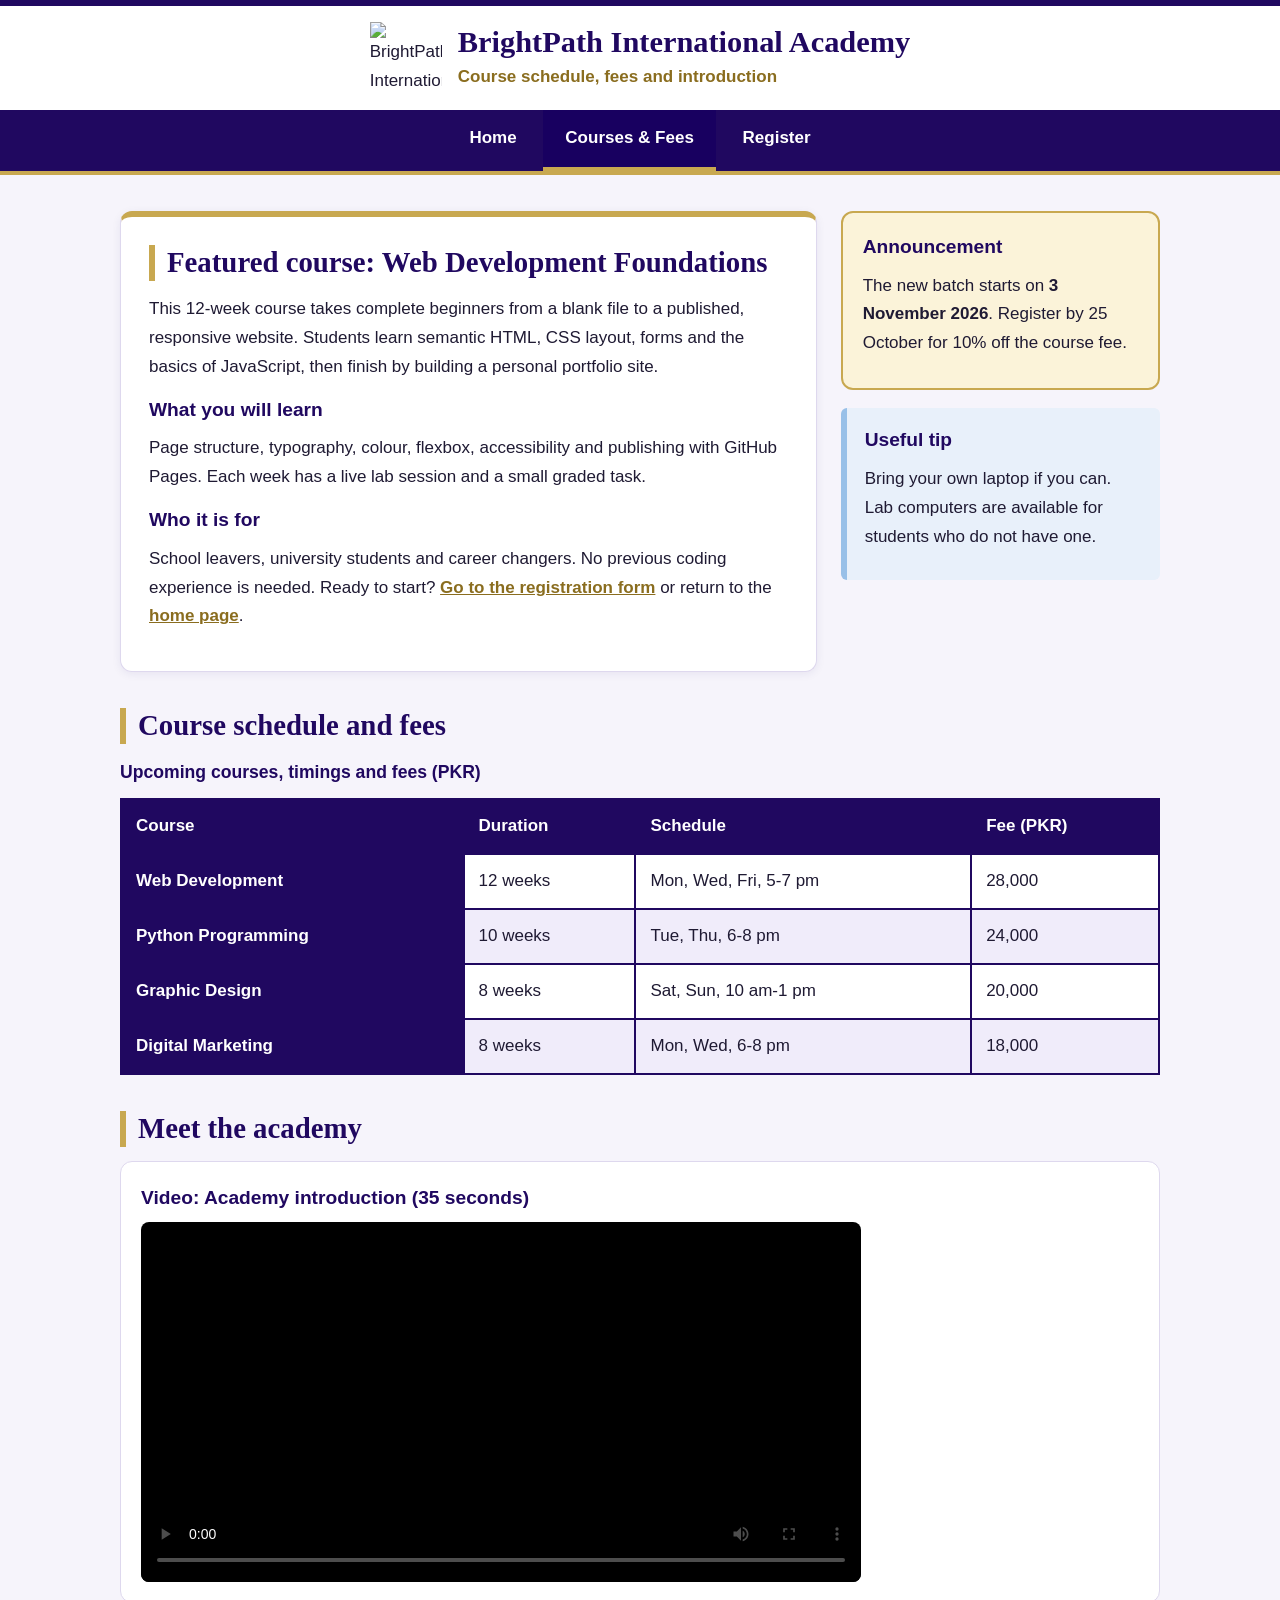
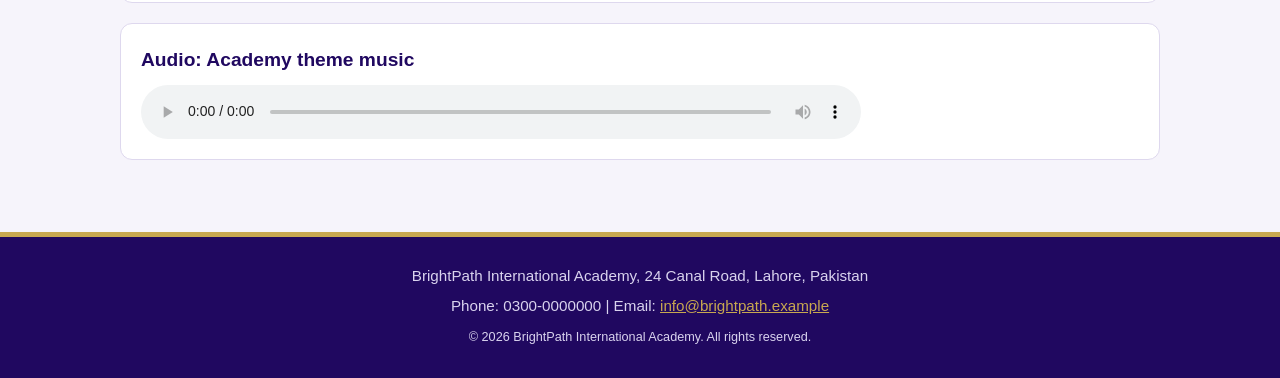
==== information.html @ f893df7d "Add files via upload" ====
<!DOCTYPE html>
<html lang="en">
<head>
  <meta charset="UTF-8">
  <meta name="viewport" content="width=device-width, initial-scale=1">
  <meta name="description" content="Course schedule, fees and an introduction video for BrightPath International Academy.">
  <title>BrightPath International Academy | Courses &amp; Fees</title>
  <link rel="icon" href="images/logo.png" type="image/png">
  <!-- Page 2 uses EMBEDDED CSS only (this <style> element). No style attributes and no stylesheet link. -->
  <style>
    /* ELEMENT SELECTOR: the rules below style every <body>, <p>, <h2>, <table>, <th> and <td> on this page */
    body { margin:0; font-family:'Segoe UI',Tahoma,Arial,sans-serif; font-size:17px; line-height:1.7; color:#1f1a33; background-color:#f6f4fb; }
    p { margin:0 0 12px; }
    header { background-color:#ffffff; padding:16px 24px; display:flex; flex-wrap:wrap; align-items:center; justify-content:center; gap:16px; border-top:6px solid #200860; }
    header img { display:block; width:72px; height:72px; }
    header h1 { margin:0; font-family:Georgia,'Times New Roman',serif; font-size:1.9rem; color:#200860; line-height:1.2; }
    header p { margin:2px 0 0; color:#8a6d1f; font-weight:600; }
    nav { background-color:#200860; text-align:center; border-bottom:4px solid #c8a850; }
    nav a { display:inline-block; color:#ffffff; text-decoration:none; font-weight:600; padding:14px 22px; border-bottom:4px solid transparent; }
    nav a:hover, nav a[aria-current="page"] { background-color:#180060; border-bottom-color:#c8a850; }
    h2 { font-family:Georgia,'Times New Roman',serif; color:#200860; font-size:1.8rem; line-height:1.25; margin:0 0 14px; border-left:6px solid #c8a850; padding-left:12px; }
    footer { background-color:#200860; color:#d9d3ee; text-align:center; padding:26px 20px; font-size:0.95rem; border-top:5px solid #c8a850; }
    footer p { margin:0 0 4px; }
    footer a { color:#c8a850; }
    h3 { color:#200860; margin:0 0 8px; font-size:1.2rem; }
    main { max-width:1040px; margin:0 auto; padding:36px 24px; }
    .layout { display:flex; flex-wrap:wrap; gap:24px; align-items:flex-start; margin-bottom:36px; }
    /* ID SELECTOR: styles the one article with id="course-article" */
    #course-article { flex:2 1 520px; background-color:#ffffff; border:1px solid #ded8ee; border-top:6px solid #c8a850; border-radius:12px; padding:28px; box-shadow:0 2px 10px rgba(32,8,96,0.07); }
    aside { flex:1 1 260px; }
    /* CLASS SELECTOR: .notice and .tip style the announcement and tip boxes in the aside */
    .notice { background-color:#fbf3d9; border:2px solid #c8a850; border-radius:12px; padding:18px 20px; margin-bottom:18px; }
    .tip { background-color:#e8f0fa; border-left:6px solid #98c0e8; border-radius:6px; padding:16px 18px; }
    .block { margin-bottom:36px; }
    .media-card { background-color:#ffffff; border:1px solid #ded8ee; border-radius:12px; padding:20px; margin-bottom:20px; }
    video, audio { display:block; width:100%; max-width:720px; }
    video { border-radius:8px; background-color:#000; height:auto; }
    table { width:100%; border-collapse:collapse; background-color:#ffffff; }
    caption { caption-side:top; text-align:left; font-weight:700; font-size:1.1rem; color:#200860; padding:0 0 10px; }
    th, td { border:2px solid #200860; padding:12px 14px; text-align:left; }
    th { background-color:#200860; color:#ffffff; }
    tbody tr:nth-child(even) { background-color:#f0ecfa; }
    /* ATTRIBUTE SELECTOR: links whose href ends in ".html" inside the article turn gold and bold */
    article a[href$=".html"] { color:#8a6d1f; font-weight:700; }
    @media (max-width:600px) { th, td { padding:8px; font-size:0.9rem; } header h1 { font-size:1.5rem; } nav a { padding:12px 14px; } }
  </style>
</head>
<body>

  <!-- Site header: logo and website title -->
  <header>
    <img src="images/logo.png" width="72" height="72" alt="BrightPath International Academy logo: a shield with a rising sun over an open book">
    <div>
      <h1>BrightPath International Academy</h1>
      <p>Course schedule, fees and introduction</p>
    </div>
  </header>

  <!-- Main navigation: links to all three pages -->
  <nav aria-label="Main navigation">
    <a href="index.html">Home</a>
    <a href="information.html" aria-current="page">Courses &amp; Fees</a>
    <a href="registration.html">Register</a>
  </nav>

  <main>
    <div class="layout">

      <!-- Article: a self-contained description of one course -->
      <article id="course-article">
        <h2>Featured course: Web Development Foundations</h2>
        <p>This 12-week course takes complete beginners from a blank file to a published, responsive website. Students learn semantic HTML, CSS layout, forms and the basics of JavaScript, then finish by building a personal portfolio site.</p>
        <h3>What you will learn</h3>
        <p>Page structure, typography, colour, flexbox, accessibility and publishing with GitHub Pages. Each week has a live lab session and a small graded task.</p>
        <h3>Who it is for</h3>
        <p>School leavers, university students and career changers. No previous coding experience is needed. Ready to start? <a href="registration.html">Go to the registration form</a> or return to the <a href="index.html">home page</a>.</p>
      </article>

      <!-- Aside: related announcement and tip -->
      <aside>
        <div class="notice">
          <h3>Announcement</h3>
          <p>The new batch starts on <strong>3 November 2026</strong>. Register by 25 October for 10% off the course fee.</p>
        </div>
        <div class="tip">
          <h3>Useful tip</h3>
          <p>Bring your own laptop if you can. Lab computers are available for students who do not have one.</p>
        </div>
      </aside>
    </div>

    <!-- Table: course schedule and fees -->
    <section class="block">
      <h2>Course schedule and fees</h2>
      <table>
        <caption>Upcoming courses, timings and fees (PKR)</caption>
        <thead>
          <tr>
            <th scope="col">Course</th>
            <th scope="col">Duration</th>
            <th scope="col">Schedule</th>
            <th scope="col">Fee (PKR)</th>
          </tr>
        </thead>
        <tbody>
          <tr><th scope="row">Web Development</th><td>12 weeks</td><td>Mon, Wed, Fri, 5-7 pm</td><td>28,000</td></tr>
          <tr><th scope="row">Python Programming</th><td>10 weeks</td><td>Tue, Thu, 6-8 pm</td><td>24,000</td></tr>
          <tr><th scope="row">Graphic Design</th><td>8 weeks</td><td>Sat, Sun, 10 am-1 pm</td><td>20,000</td></tr>
          <tr><th scope="row">Digital Marketing</th><td>8 weeks</td><td>Mon, Wed, 6-8 pm</td><td>18,000</td></tr>
        </tbody>
      </table>
    </section>

    <!-- Multimedia: video and audio, both with controls and fallback text -->
    <section class="block">
      <h2>Meet the academy</h2>
      <div class="media-card">
        <h3>Video: Academy introduction (35 seconds)</h3>
        <video controls width="1280" height="720" preload="metadata" poster="images/video-poster.jpg">
          <source src="media/academy-intro.mp4" type="video/mp4">
          <source src="media/academy-intro.webm" type="video/webm">
          Your browser does not support the video element. You can <a href="media/academy-intro.mp4">download the introduction video</a> instead.
        </video>
      </div>
      <div class="media-card">
        <h3>Audio: Academy theme music</h3>
        <audio controls preload="metadata">
          <source src="media/academy-theme.mp3" type="audio/mpeg">
          Your browser does not support the audio element. You can <a href="media/academy-theme.mp3">download the theme music</a> instead.
        </audio>
      </div>
    </section>
  </main>

  <!-- Footer -->
  <footer>
    <p>BrightPath International Academy, 24 Canal Road, Lahore, Pakistan</p>
    <p>Phone: 0300-0000000 | Email: <a href="mailto:info@brightpath.example">info@brightpath.example</a></p>
    <p><small>&copy; 2026 BrightPath International Academy. All rights reserved.</small></p>
  </footer>

</body>
</html>
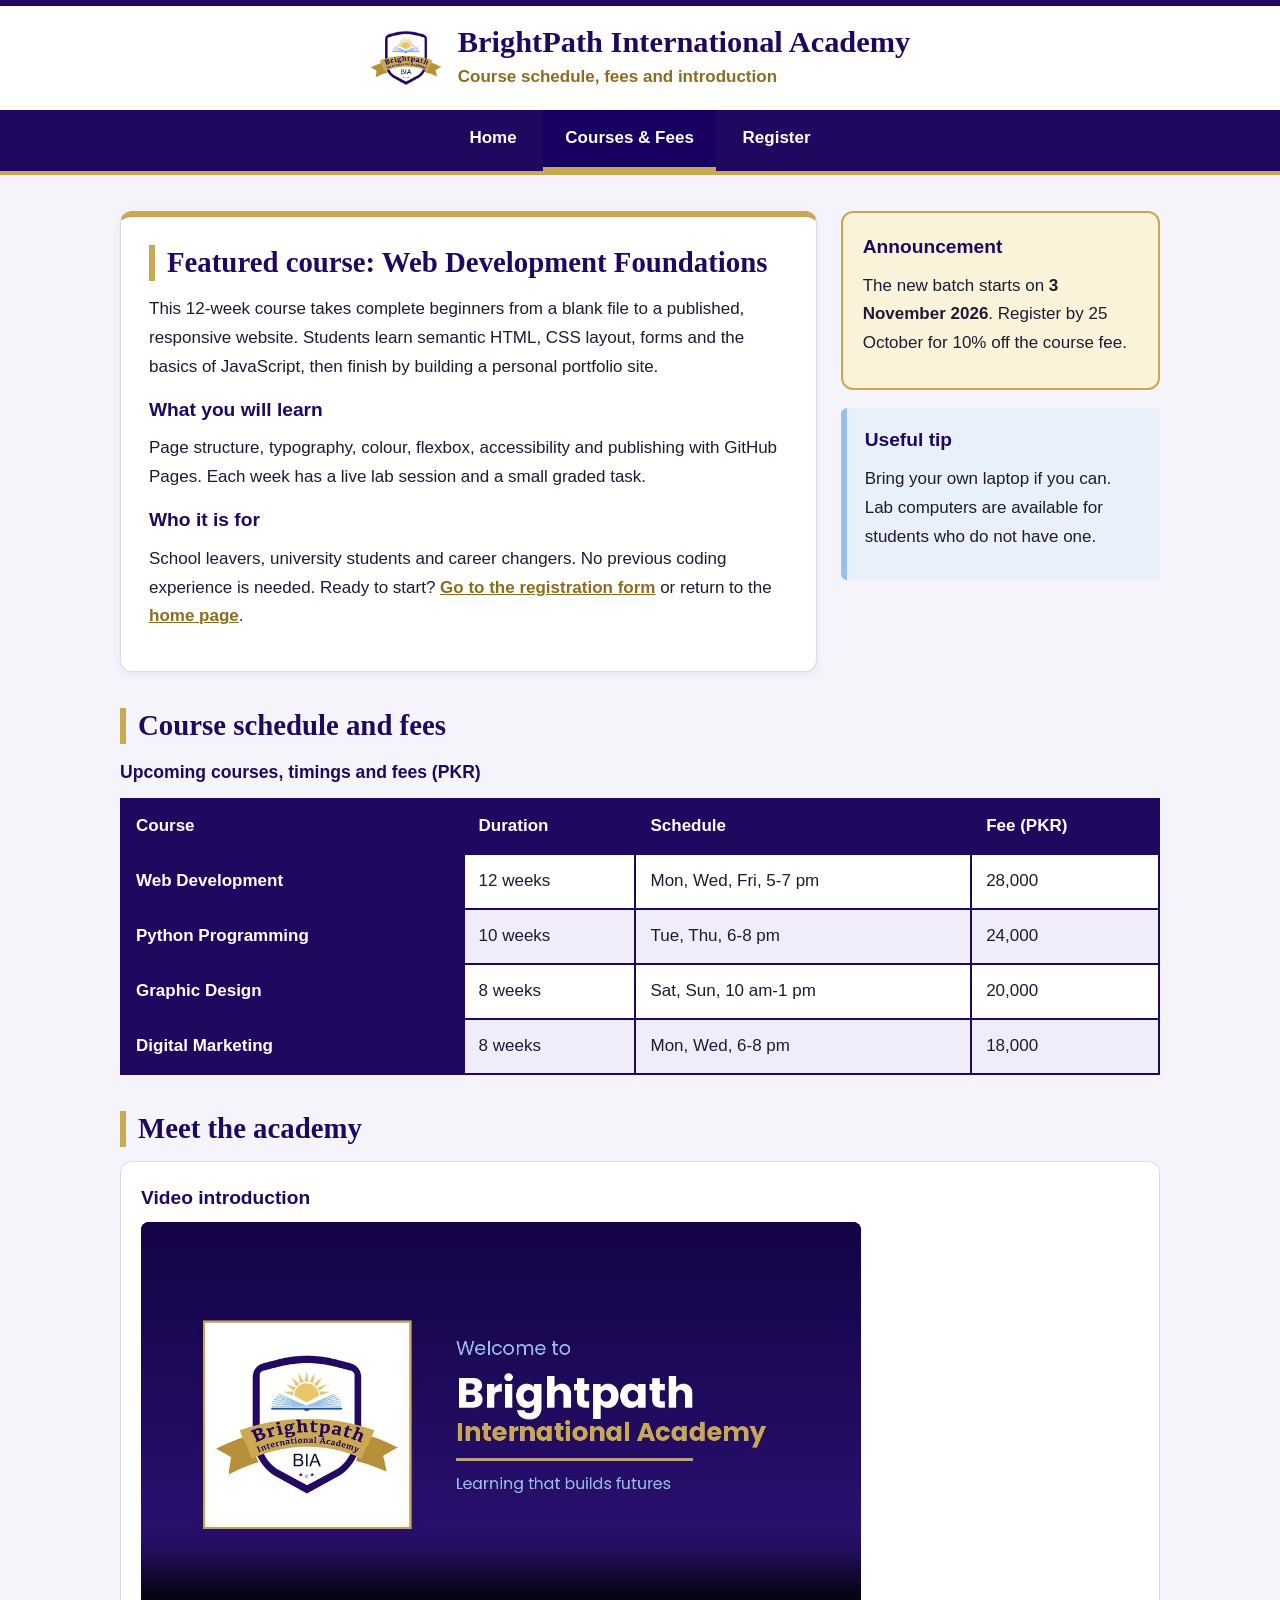
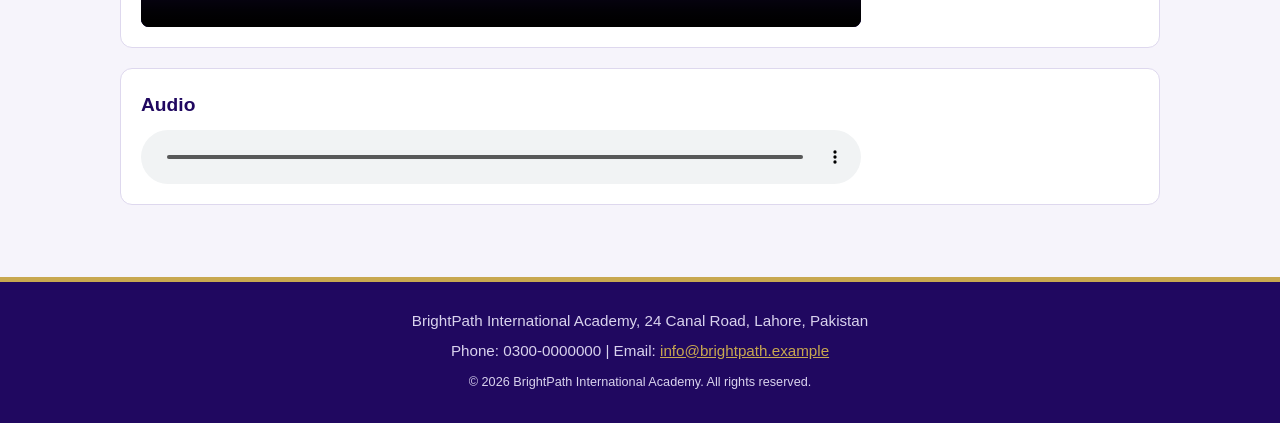
==== commit 2cccd4c6: "Update information.html" ====
--- a/information.html
+++ b/information.html
@@ -115,7 +115,7 @@
     <section class="block">
       <h2>Meet the academy</h2>
       <div class="media-card">
-        <h3>Video: Academy introduction (35 seconds)</h3>
+        <h3>Video introduction</h3>
         <video controls width="1280" height="720" preload="metadata" poster="images/video-poster.jpg">
           <source src="media/academy-intro.mp4" type="video/mp4">
           <source src="media/academy-intro.webm" type="video/webm">
@@ -123,7 +123,7 @@
         </video>
       </div>
       <div class="media-card">
-        <h3>Audio: Academy theme music</h3>
+        <h3>Audio</h3>
         <audio controls preload="metadata">
           <source src="media/academy-theme.mp3" type="audio/mpeg">
           Your browser does not support the audio element. You can <a href="media/academy-theme.mp3">download the theme music</a> instead.
